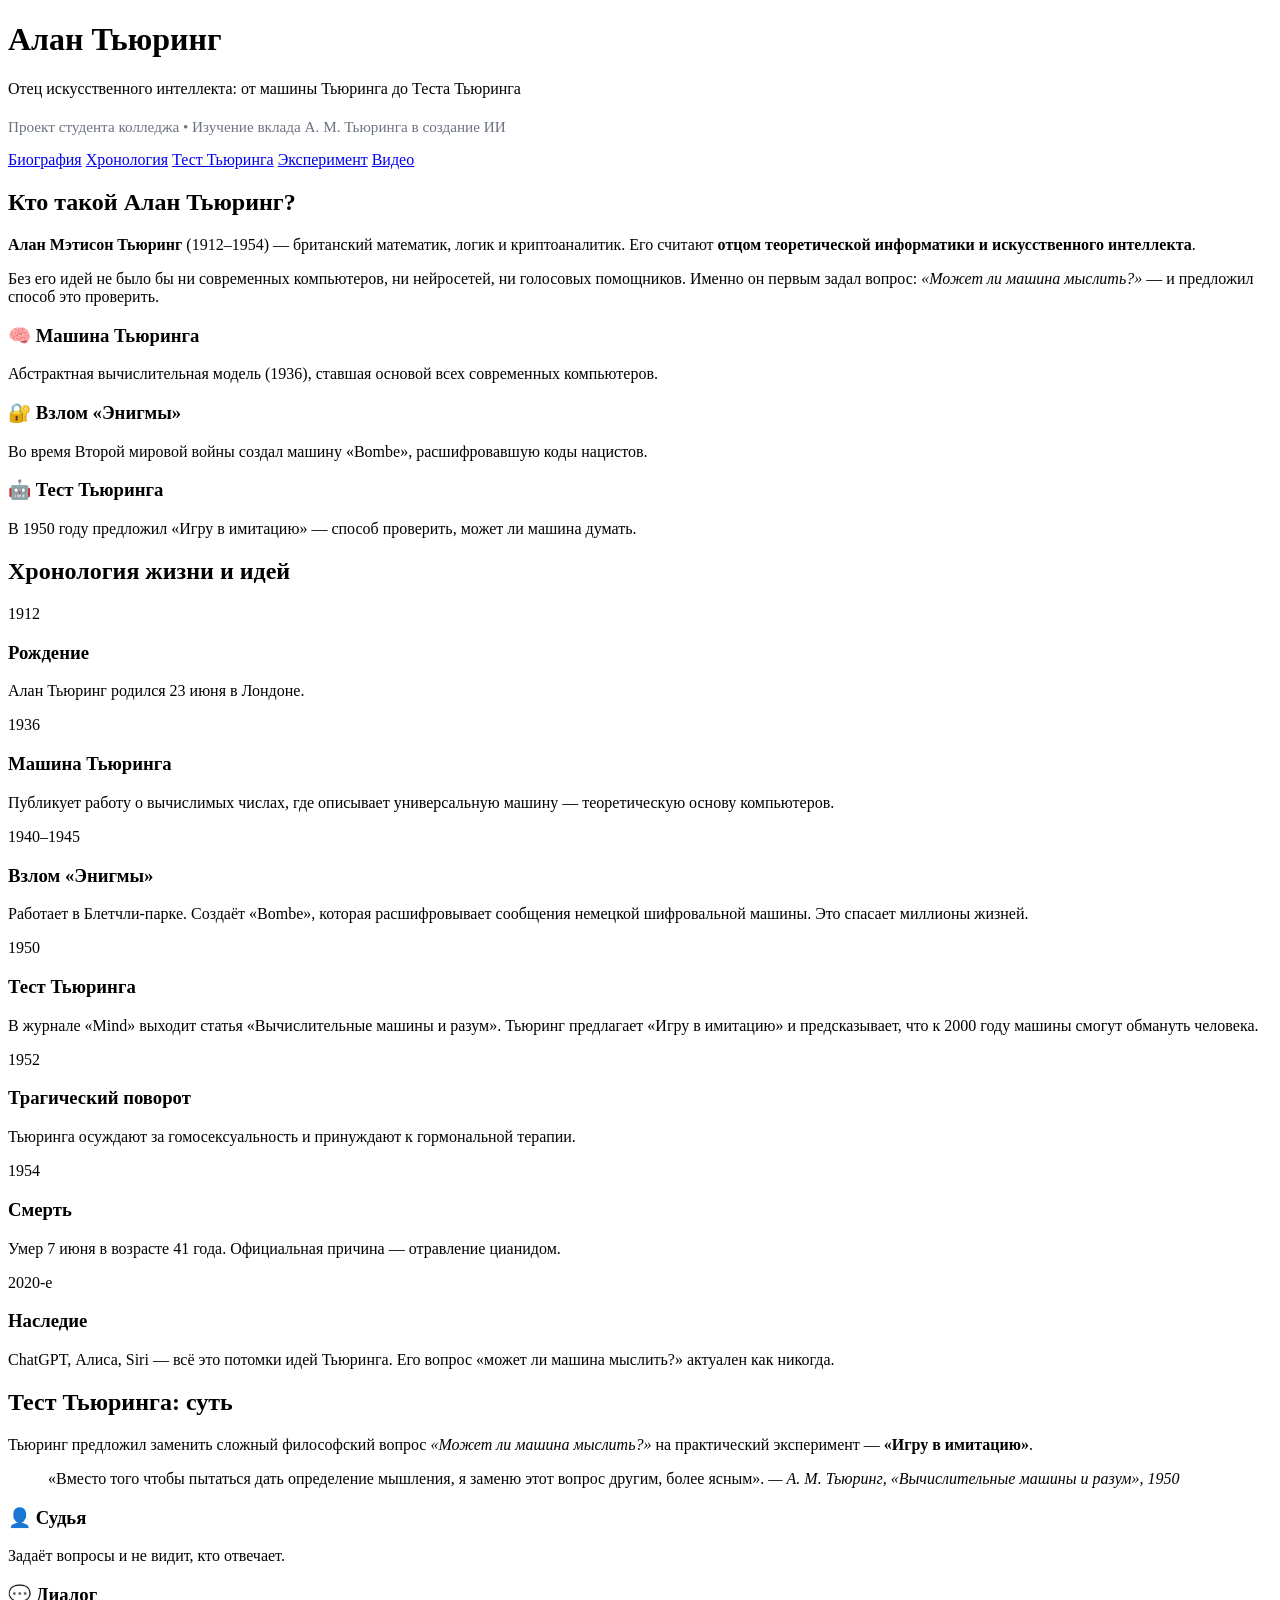
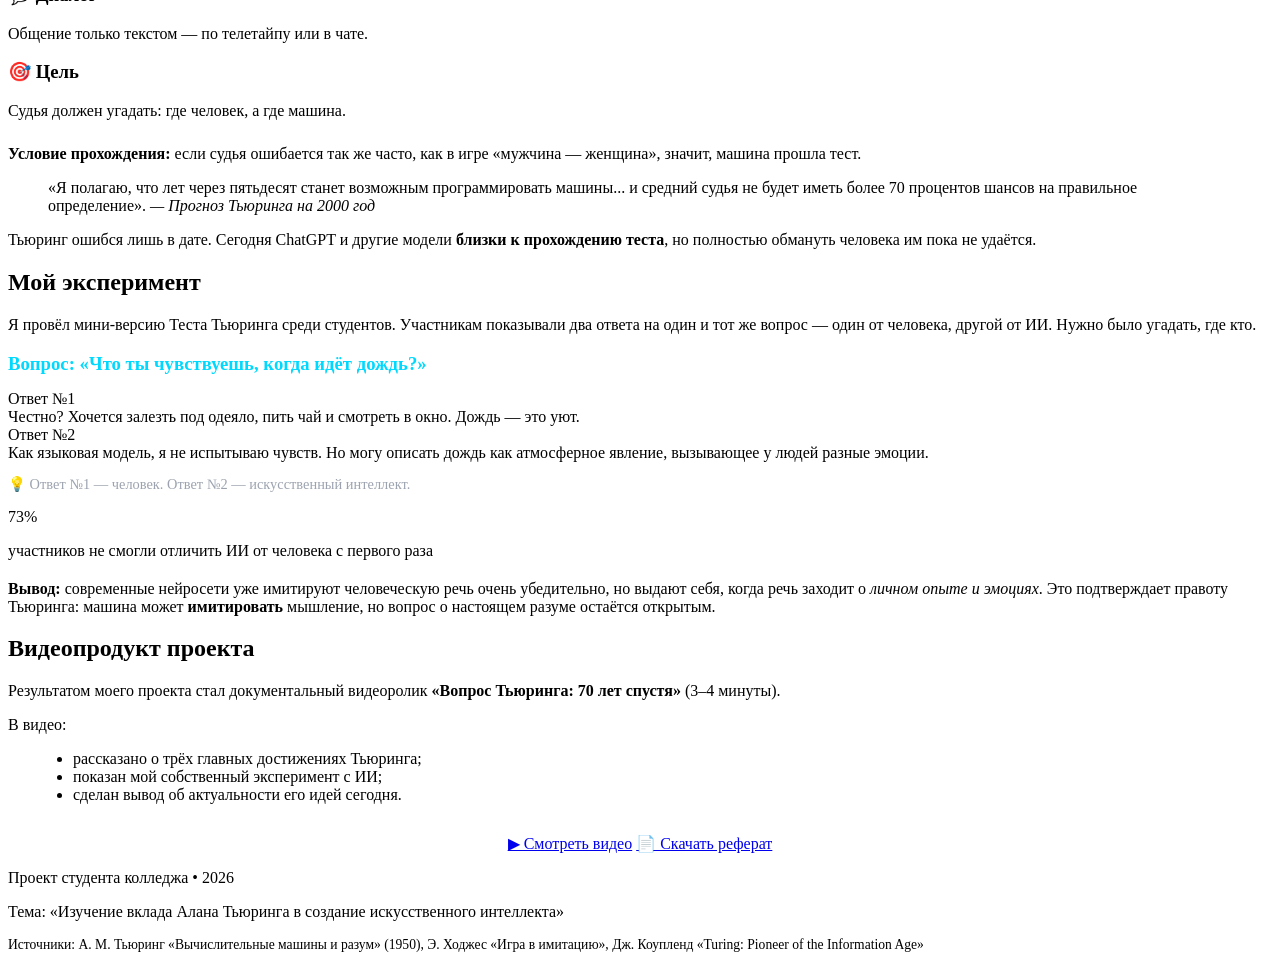
==== index.html @ cadc742b "hg" ====
<!DOCTYPE html>
<html lang="ru">
<head>
<meta charset="UTF-8">
<meta name="viewport" content="width=device-width, initial-scale=1.0">
<title>Алан Тьюринг — отец искусственного интеллекта</title>

</head>
<body>

<!-- ШАПКА -->
<header>
  <h1>Алан Тьюринг</h1>
  <p>Отец искусственного интеллекта: от машины Тьюринга до Теста Тьюринга</p>
  <p style="margin-top:20px; font-size:0.95em; color:#6b7280;">
    Проект студента колледжа • Изучение вклада А. М. Тьюринга в создание ИИ
  </p>
</header>

<!-- НАВИГАЦИЯ -->
<nav>
  <a href="#bio">Биография</a>
  <a href="#timeline">Хронология</a>
  <a href="#test">Тест Тьюринга</a>
  <a href="#experiment">Эксперимент</a>
  <a href="#video">Видео</a>
</nav>

<!-- БИОГРАФИЯ -->
<section id="bio">
  <h2>Кто такой Алан Тьюринг?</h2>
  <p>
    <strong>Алан Мэтисон Тьюринг</strong> (1912–1954) — британский математик, логик и криптоаналитик.
    Его считают <strong>отцом теоретической информатики и искусственного интеллекта</strong>.
  </p>
  <p>
    Без его идей не было бы ни современных компьютеров, ни нейросетей, ни голосовых помощников.
    Именно он первым задал вопрос: <em>«Может ли машина мыслить?»</em> — и предложил способ это проверить.
  </p>

  <div class="cards">
    <div class="card">
      <h3>🧠 Машина Тьюринга</h3>
      <p>Абстрактная вычислительная модель (1936), ставшая основой всех современных компьютеров.</p>
    </div>
    <div class="card">
      <h3>🔐 Взлом «Энигмы»</h3>
      <p>Во время Второй мировой войны создал машину «Bombe», расшифровавшую коды нацистов.</p>
    </div>
    <div class="card">
      <h3>🤖 Тест Тьюринга</h3>
      <p>В 1950 году предложил «Игру в имитацию» — способ проверить, может ли машина думать.</p>
    </div>
  </div>
</section>

<!-- ХРОНОЛОГИЯ -->
<section id="timeline">
  <h2>Хронология жизни и идей</h2>
  <div class="timeline">
    <div class="timeline-item">
      <span class="year">1912</span>
      <h3>Рождение</h3>
      <p>Алан Тьюринг родился 23 июня в Лондоне.</p>
    </div>
    <div class="timeline-item">
      <span class="year">1936</span>
      <h3>Машина Тьюринга</h3>
      <p>Публикует работу о вычислимых числах, где описывает универсальную машину — теоретическую основу компьютеров.</p>
    </div>
    <div class="timeline-item">
      <span class="year">1940–1945</span>
      <h3>Взлом «Энигмы»</h3>
      <p>Работает в Блетчли-парке. Создаёт «Bombe», которая расшифровывает сообщения немецкой шифровальной машины. Это спасает миллионы жизней.</p>
    </div>
    <div class="timeline-item">
      <span class="year">1950</span>
      <h3>Тест Тьюринга</h3>
      <p>В журнале «Mind» выходит статья «Вычислительные машины и разум». Тьюринг предлагает «Игру в имитацию» и предсказывает, что к 2000 году машины смогут обмануть человека.</p>
    </div>
    <div class="timeline-item">
      <span class="year">1952</span>
      <h3>Трагический поворот</h3>
      <p>Тьюринга осуждают за гомосексуальность и принуждают к гормональной терапии.</p>
    </div>
    <div class="timeline-item">
      <span class="year">1954</span>
      <h3>Смерть</h3>
      <p>Умер 7 июня в возрасте 41 года. Официальная причина — отравление цианидом.</p>
    </div>
    <div class="timeline-item">
      <span class="year">2020-е</span>
      <h3>Наследие</h3>
      <p>ChatGPT, Алиса, Siri — всё это потомки идей Тьюринга. Его вопрос «может ли машина мыслить?» актуален как никогда.</p>
    </div>
  </div>
</section>

<!-- ТЕСТ ТЬЮРИНГА -->
<section id="test">
  <h2>Тест Тьюринга: суть</h2>
  <p>
    Тьюринг предложил заменить сложный философский вопрос <em>«Может ли машина мыслить?»</em>
    на практический эксперимент — <strong>«Игру в имитацию»</strong>.
  </p>

  <blockquote>
    «Вместо того чтобы пытаться дать определение мышления, я заменю этот вопрос другим, более ясным».
    <cite>— А. М. Тьюринг, «Вычислительные машины и разум», 1950</cite>
  </blockquote>

  <div class="cards">
    <div class="card">
      <h3>👤 Судья</h3>
      <p>Задаёт вопросы и не видит, кто отвечает.</p>
    </div>
    <div class="card">
      <h3>💬 Диалог</h3>
      <p>Общение только текстом — по телетайпу или в чате.</p>
    </div>
    <div class="card">
      <h3>🎯 Цель</h3>
      <p>Судья должен угадать: где человек, а где машина.</p>
    </div>
  </div>

  <p style="margin-top:25px;">
    <strong>Условие прохождения:</strong> если судья ошибается так же часто, как в игре
    «мужчина — женщина», значит, машина прошла тест.
  </p>

  <blockquote>
    «Я полагаю, что лет через пятьдесят станет возможным программировать машины...
    и средний судья не будет иметь более 70 процентов шансов на правильное определение».
    <cite>— Прогноз Тьюринга на 2000 год</cite>
  </blockquote>

  <p>
    Тьюринг ошибся лишь в дате. Сегодня ChatGPT и другие модели <strong>близки к прохождению теста</strong>,
    но полностью обмануть человека им пока не удаётся.
  </p>
</section>

<!-- ЭКСПЕРИМЕНТ -->
<section id="experiment">
  <h2>Мой эксперимент</h2>
  <p>
    Я провёл мини-версию Теста Тьюринга среди студентов. Участникам показывали
    два ответа на один и тот же вопрос — один от человека, другой от ИИ.
    Нужно было угадать, где кто.
  </p>

  <div class="experiment">
    <h3 style="color:#00d9ff; margin-bottom:15px;">Вопрос: «Что ты чувствуешь, когда идёт дождь?»</h3>

    <div class="dialogue">
      <span class="label">Ответ №1</span>
      <div class="msg human">
        Честно? Хочется залезть под одеяло, пить чай и смотреть в окно. Дождь — это уют.
      </div>

      <span class="label">Ответ №2</span>
      <div class="msg ai">
        Как языковая модель, я не испытываю чувств. Но могу описать дождь как атмосферное явление, вызывающее у людей разные эмоции.
      </div>
    </div>

    <p style="color:#9ca3af; font-size:0.9em;">
      💡 Ответ №1 — человек. Ответ №2 — искусственный интеллект.
    </p>

    <div class="result">
      <div class="big">73%</div>
      <p>участников не смогли отличить ИИ от человека с первого раза</p>
    </div>

    <p style="margin-top:20px;">
      <strong>Вывод:</strong> современные нейросети уже имитируют человеческую речь очень убедительно,
      но выдают себя, когда речь заходит о <em>личном опыте и эмоциях</em>.
      Это подтверждает правоту Тьюринга: машина может <strong>имитировать</strong> мышление,
      но вопрос о настоящем разуме остаётся открытым.
    </p>
  </div>
</section>

<!-- ВИДЕО -->
<section id="video">
  <h2>Видеопродукт проекта</h2>
  <p>
    Результатом моего проекта стал документальный видеоролик
    <strong>«Вопрос Тьюринга: 70 лет спустя»</strong> (3–4 минуты).
  </p>
  <p>В видео:</p>
  <ul style="margin-left:25px; margin-bottom:20px;">
    <li>рассказано о трёх главных достижениях Тьюринга;</li>
    <li>показан мой собственный эксперимент с ИИ;</li>
    <li>сделан вывод об актуальности его идей сегодня.</li>
  </ul>

  <div style="text-align:center; margin-top:30px;">
    <a href="#" class="btn">▶ Смотреть видео</a>
    <a href="#" class="btn">📄 Скачать реферат</a>
  </div>
</section>

<!-- ПОДВАЛ -->
<footer>
  <p>Проект студента колледжа • 2026</p>
  <p style="margin-top:10px;">
    Тема: «Изучение вклада Алана Тьюринга в создание искусственного интеллекта»
  </p>
  <p style="margin-top:10px; font-size:0.85em;">
    Источники: А. М. Тьюринг «Вычислительные машины и разум» (1950), Э. Ходжес «Игра в имитацию», Дж. Коупленд «Turing: Pioneer of the Information Age»
  </p>
</footer>

</body>
</html>
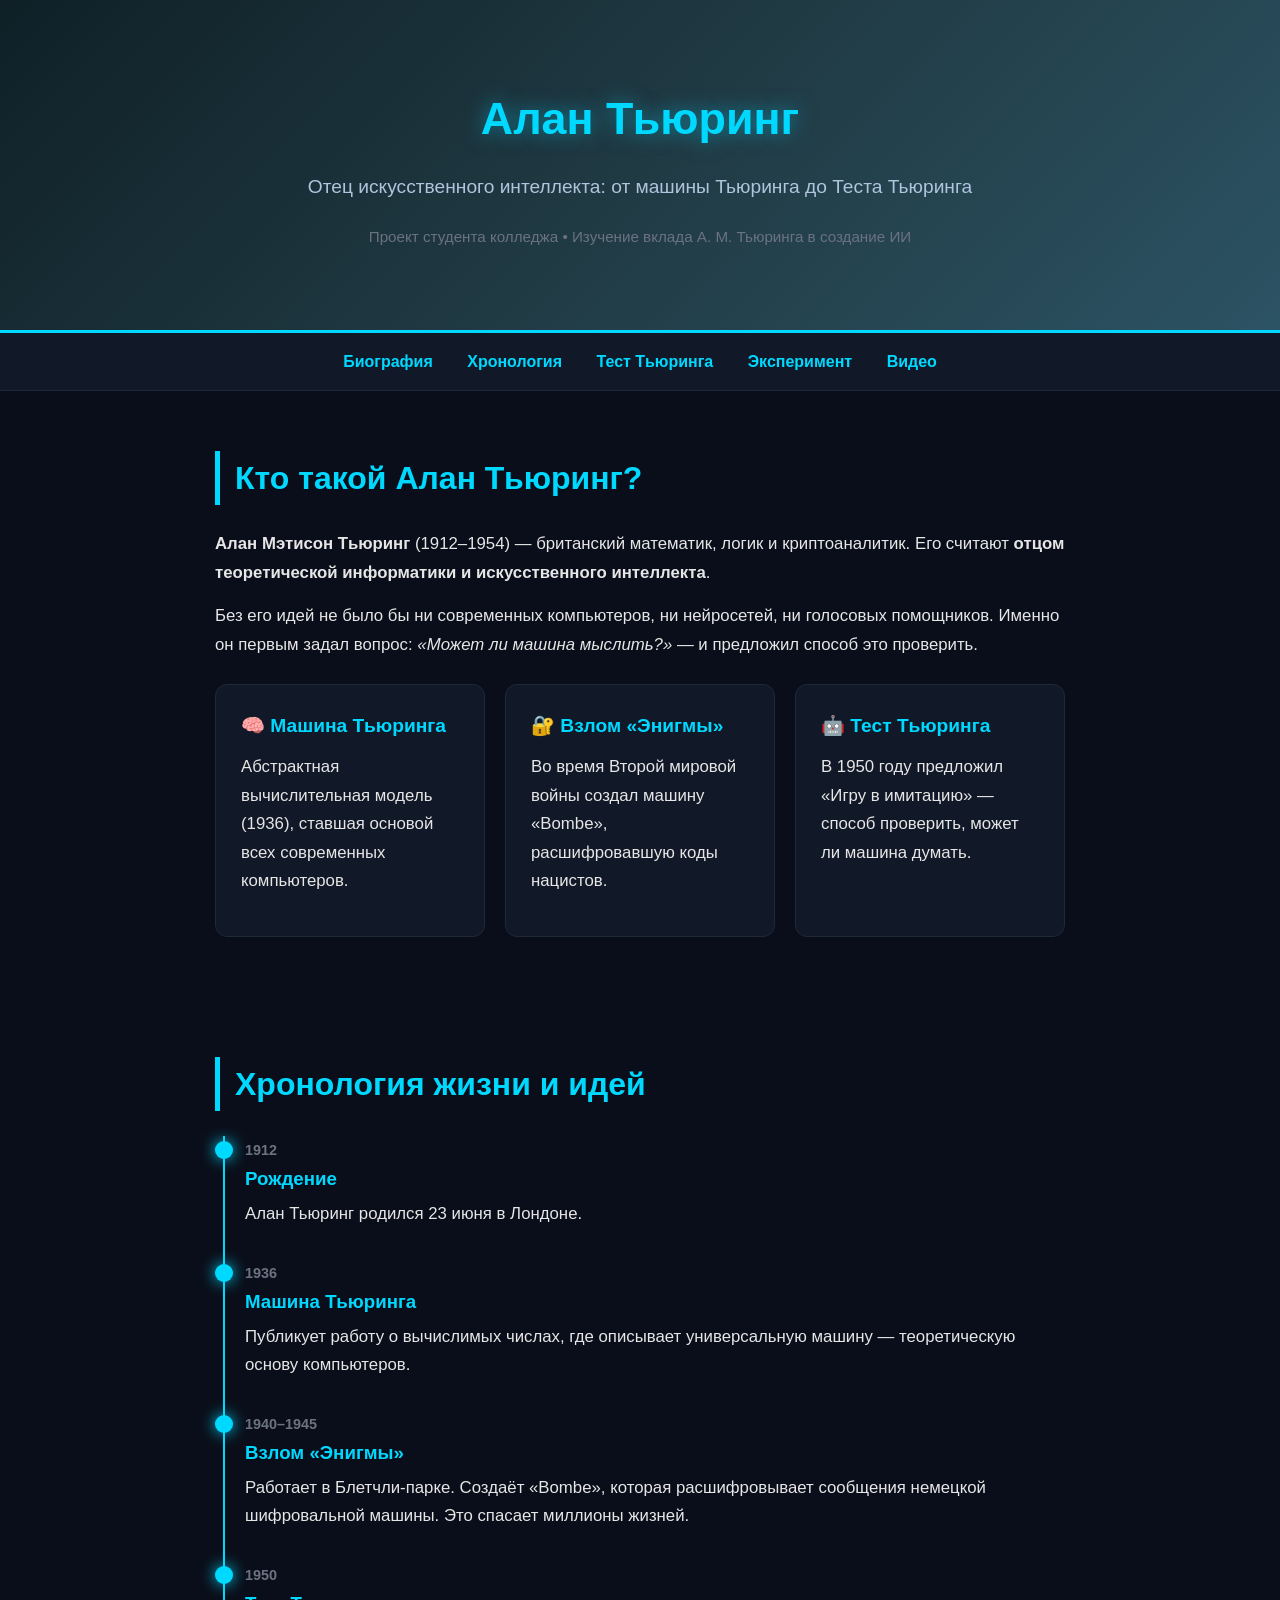
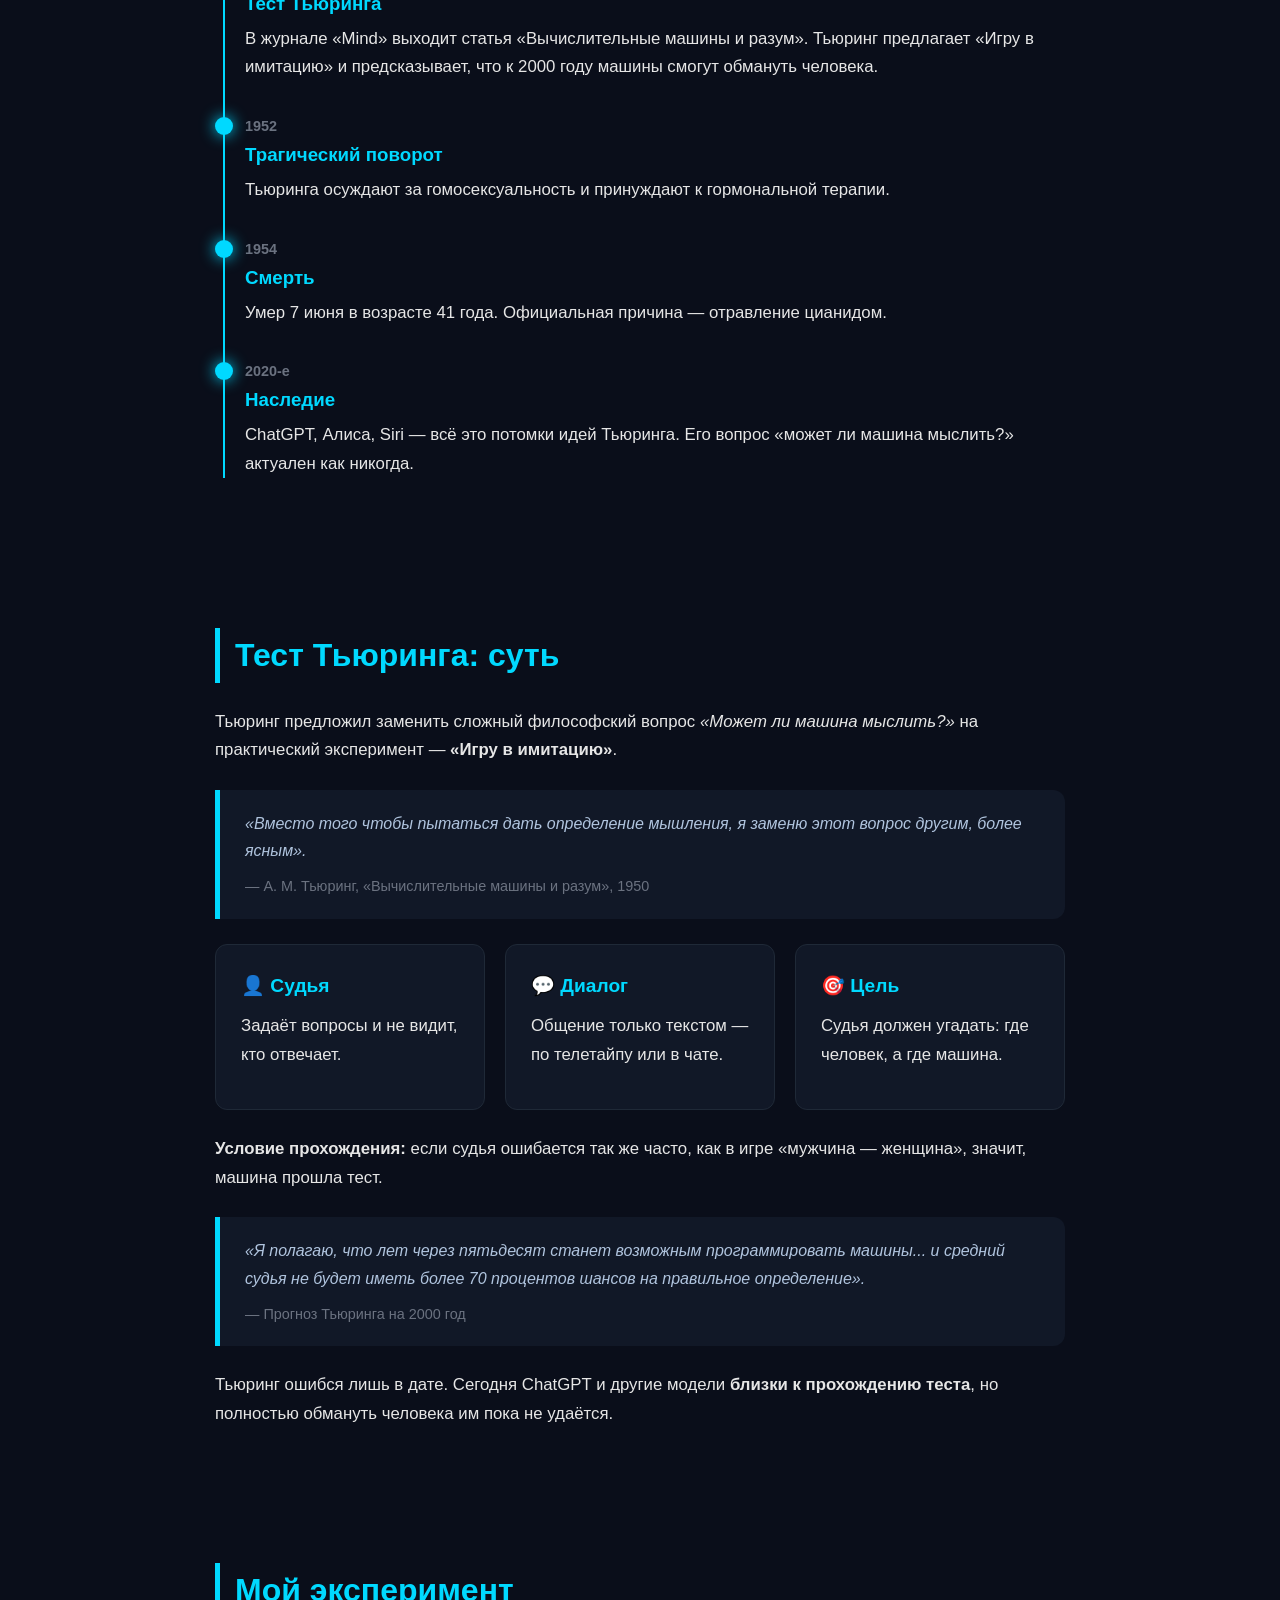
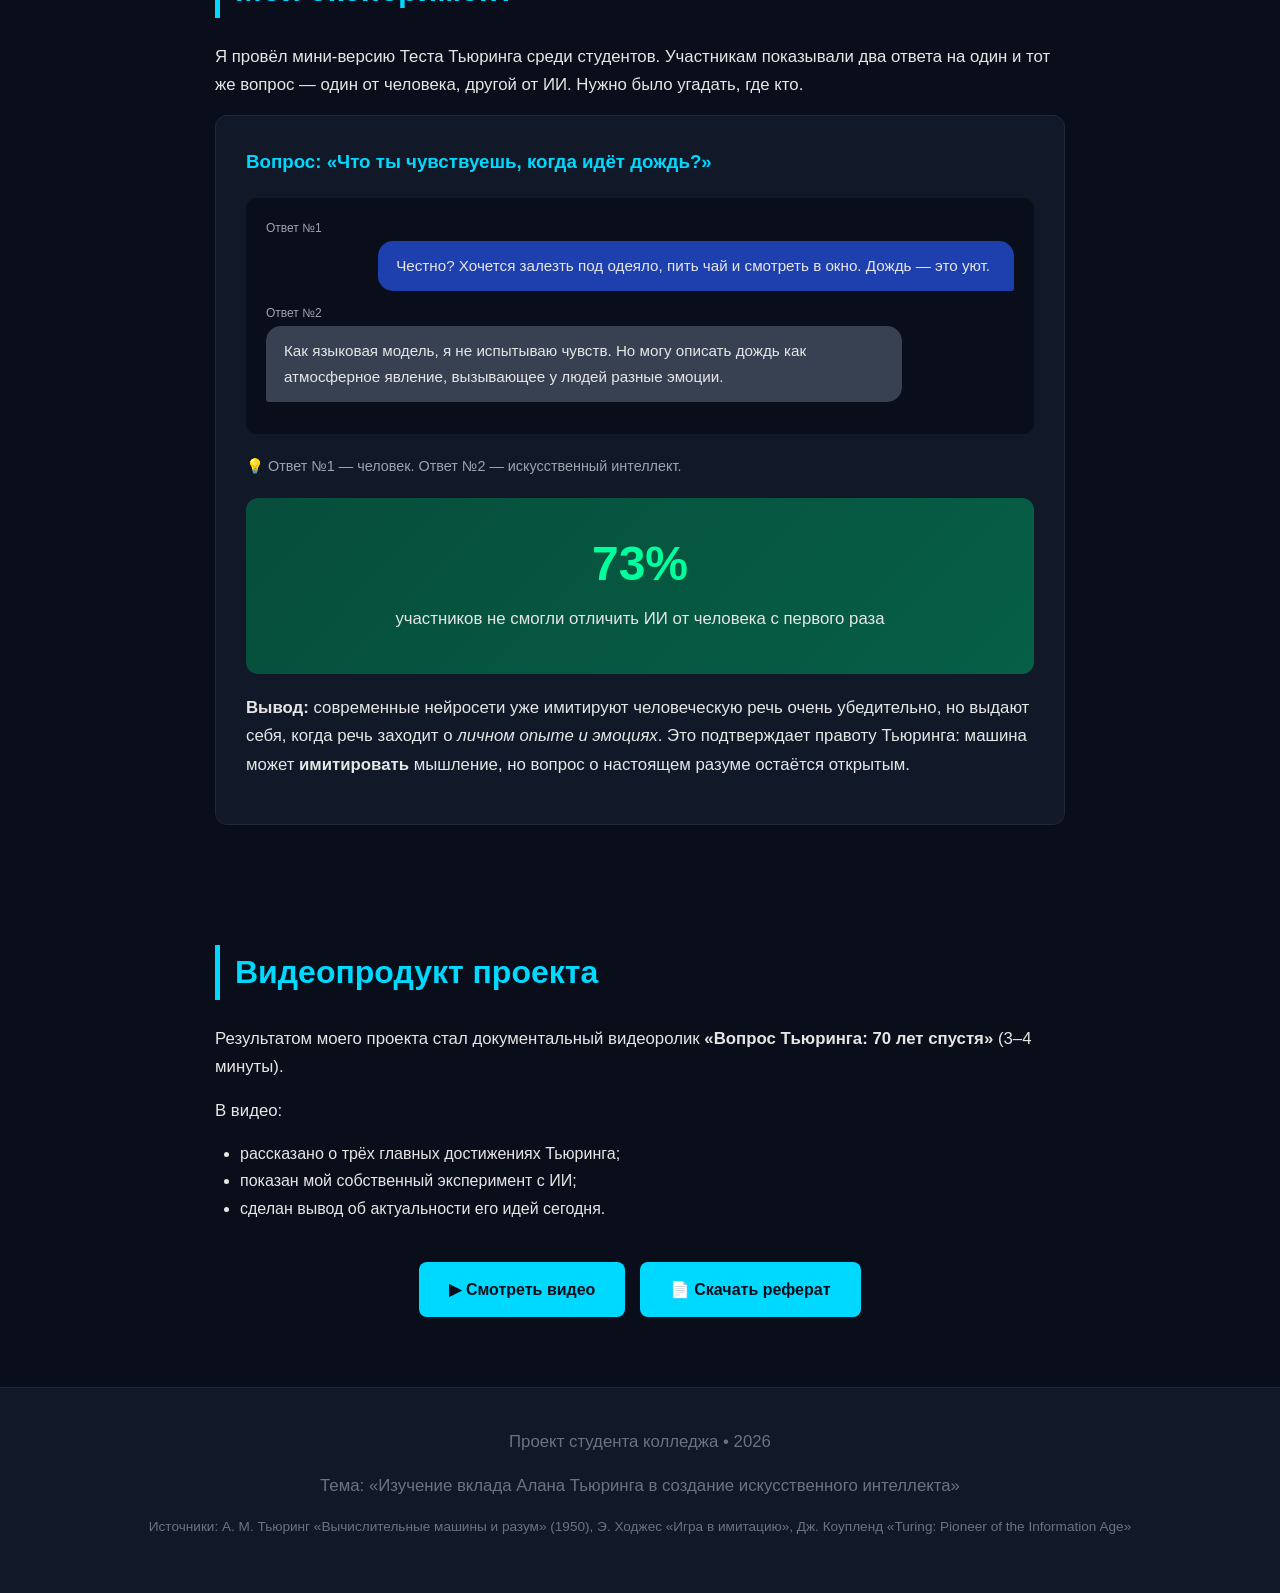
==== commit a94ca141: "jhghj" ====
--- a/index.html
+++ b/index.html
@@ -4,7 +4,7 @@
 <meta charset="UTF-8">
 <meta name="viewport" content="width=device-width, initial-scale=1.0">
 <title>Алан Тьюринг — отец искусственного интеллекта</title>
-
+<link rel="stylesheet" href="style.css">
 </head>
 <body>
 
@@ -19,11 +19,11 @@
 
 <!-- НАВИГАЦИЯ -->
 <nav>
-  <a href="#bio">Биография</a>
+  <a href="#">Биография</a>
   <a href="#timeline">Хронология</a>
   <a href="#test">Тест Тьюринга</a>
   <a href="#experiment">Эксперимент</a>
-  <a href="#video">Видео</a>
+  <a href="/video.html">Видео</a>
 </nav>
 
 <!-- БИОГРАФИЯ -->
--- a/style.css
+++ b/style.css
@@ -0,0 +1,250 @@
+
+  * { margin: 0; padding: 0; box-sizing: border-box; }
+
+  body {
+    font-family: 'Segoe UI', Arial, sans-serif;
+    background: #0a0e1a;
+    color: #e6e6e6;
+    line-height: 1.7;
+  }
+
+  /* Шапка */
+  header {
+    background: linear-gradient(135deg, #0f2027, #203a43, #2c5364);
+    padding: 80px 20px;
+    text-align: center;
+    border-bottom: 3px solid #00d9ff;
+  }
+
+  header h1 {
+    font-size: 2.8em;
+    color: #00d9ff;
+    margin-bottom: 15px;
+    text-shadow: 0 0 20px rgba(0,217,255,0.5);
+  }
+
+  header p {
+    font-size: 1.2em;
+    color: #b0c4de;
+    max-width: 700px;
+    margin: 0 auto;
+  }
+
+  /* Навигация */
+  nav {
+    background: #111827;
+    padding: 15px;
+    text-align: center;
+    position: sticky;
+    top: 0;
+    z-index: 100;
+    border-bottom: 1px solid #1f2937;
+  }
+
+  nav a {
+    color: #00d9ff;
+    text-decoration: none;
+    margin: 0 15px;
+    font-weight: 600;
+    transition: 0.3s;
+  }
+
+  nav a:hover { color: #fff; text-shadow: 0 0 10px #00d9ff; }
+
+  /* Секции */
+  section {
+    max-width: 900px;
+    margin: 0 auto;
+    padding: 60px 25px;
+  }
+
+  h2 {
+    font-size: 2em;
+    color: #00d9ff;
+    margin-bottom: 25px;
+    border-left: 5px solid #00d9ff;
+    padding-left: 15px;
+  }
+
+  p { margin-bottom: 15px; font-size: 1.05em; }
+
+  /* Карточки */
+  .cards {
+    display: grid;
+    grid-template-columns: repeat(auto-fit, minmax(250px, 1fr));
+    gap: 20px;
+    margin-top: 25px;
+  }
+
+  .card {
+    background: #111827;
+    border: 1px solid #1f2937;
+    border-radius: 12px;
+    padding: 25px;
+    transition: 0.3s;
+  }
+
+  .card:hover {
+    transform: translateY(-5px);
+    border-color: #00d9ff;
+    box-shadow: 0 10px 30px rgba(0,217,255,0.15);
+  }
+
+  .card h3 {
+    color: #00d9ff;
+    margin-bottom: 10px;
+    font-size: 1.2em;
+  }
+
+  .card .date {
+    font-size: 0.85em;
+    color: #6b7280;
+    margin-bottom: 10px;
+  }
+
+  /* Цитата */
+  blockquote {
+    background: #111827;
+    border-left: 5px solid #00d9ff;
+    padding: 20px 25px;
+    margin: 25px 0;
+    font-style: italic;
+    color: #b0c4de;
+    border-radius: 0 12px 12px 0;
+  }
+
+  blockquote cite {
+    display: block;
+    margin-top: 10px;
+    font-size: 0.9em;
+    color: #6b7280;
+    font-style: normal;
+  }
+
+  /* Таймлайн */
+  .timeline {
+    position: relative;
+    padding-left: 30px;
+    margin-top: 25px;
+  }
+
+  .timeline::before {
+    content: '';
+    position: absolute;
+    left: 8px;
+    top: 0;
+    bottom: 0;
+    width: 2px;
+    background: #00d9ff;
+  }
+
+  .timeline-item {
+    position: relative;
+    margin-bottom: 30px;
+  }
+
+  .timeline-item::before {
+    content: '';
+    position: absolute;
+    left: -30px;
+    top: 5px;
+    width: 18px;
+    height: 18px;
+    border-radius: 50%;
+    background: #00d9ff;
+    box-shadow: 0 0 15px #00d9ff;
+  }
+
+  .timeline-item h3 { color: #00d9ff; margin-bottom: 5px; }
+  .timeline-item .year { color: #6b7280; font-weight: 600; font-size: 0.9em; }
+
+  /* Эксперимент */
+  .experiment {
+    background: #111827;
+    border-radius: 12px;
+    padding: 30px;
+    border: 1px solid #1f2937;
+  }
+
+  .dialogue {
+    background: #0a0e1a;
+    border-radius: 10px;
+    padding: 20px;
+    margin: 20px 0;
+  }
+
+  .msg {
+    padding: 12px 18px;
+    border-radius: 15px;
+    margin-bottom: 12px;
+    max-width: 85%;
+    font-size: 0.95em;
+  }
+
+  .human {
+    background: #1e40af;
+    margin-left: auto;
+    border-bottom-right-radius: 3px;
+  }
+
+  .ai {
+    background: #374151;
+    border-bottom-left-radius: 3px;
+  }
+
+  .label {
+    font-size: 0.75em;
+    color: #9ca3af;
+    margin-bottom: 3px;
+    display: block;
+  }
+
+  /* Результат */
+  .result {
+    background: linear-gradient(135deg, #064e3b, #065f46);
+    border-radius: 12px;
+    padding: 25px;
+    text-align: center;
+    margin-top: 20px;
+  }
+
+  .result .big {
+    font-size: 3em;
+    color: #00ff9d;
+    font-weight: bold;
+  }
+
+  /* Кнопки */
+  .btn {
+    display: inline-block;
+    background: #00d9ff;
+    color: #0a0e1a;
+    padding: 14px 30px;
+    border-radius: 8px;
+    text-decoration: none;
+    font-weight: bold;
+    margin: 10px 5px;
+    transition: 0.3s;
+  }
+
+  .btn:hover { background: #fff; transform: scale(1.05); }
+
+  /* Подвал */
+  footer {
+    background: #111827;
+    text-align: center;
+    padding: 40px 20px;
+    color: #6b7280;
+    border-top: 1px solid #1f2937;
+  }
+
+  footer a { color: #00d9ff; text-decoration: none; }
+
+  /* Плавная прокрутка */
+  html { scroll-behavior: smooth; }
+
+  @media (max-width: 600px) {
+    header h1 { font-size: 1.8em; }
+    nav a { margin: 0 8px; font-size: 0.9em; }
+    h2 { font-size: 1.5em; }
+  }
